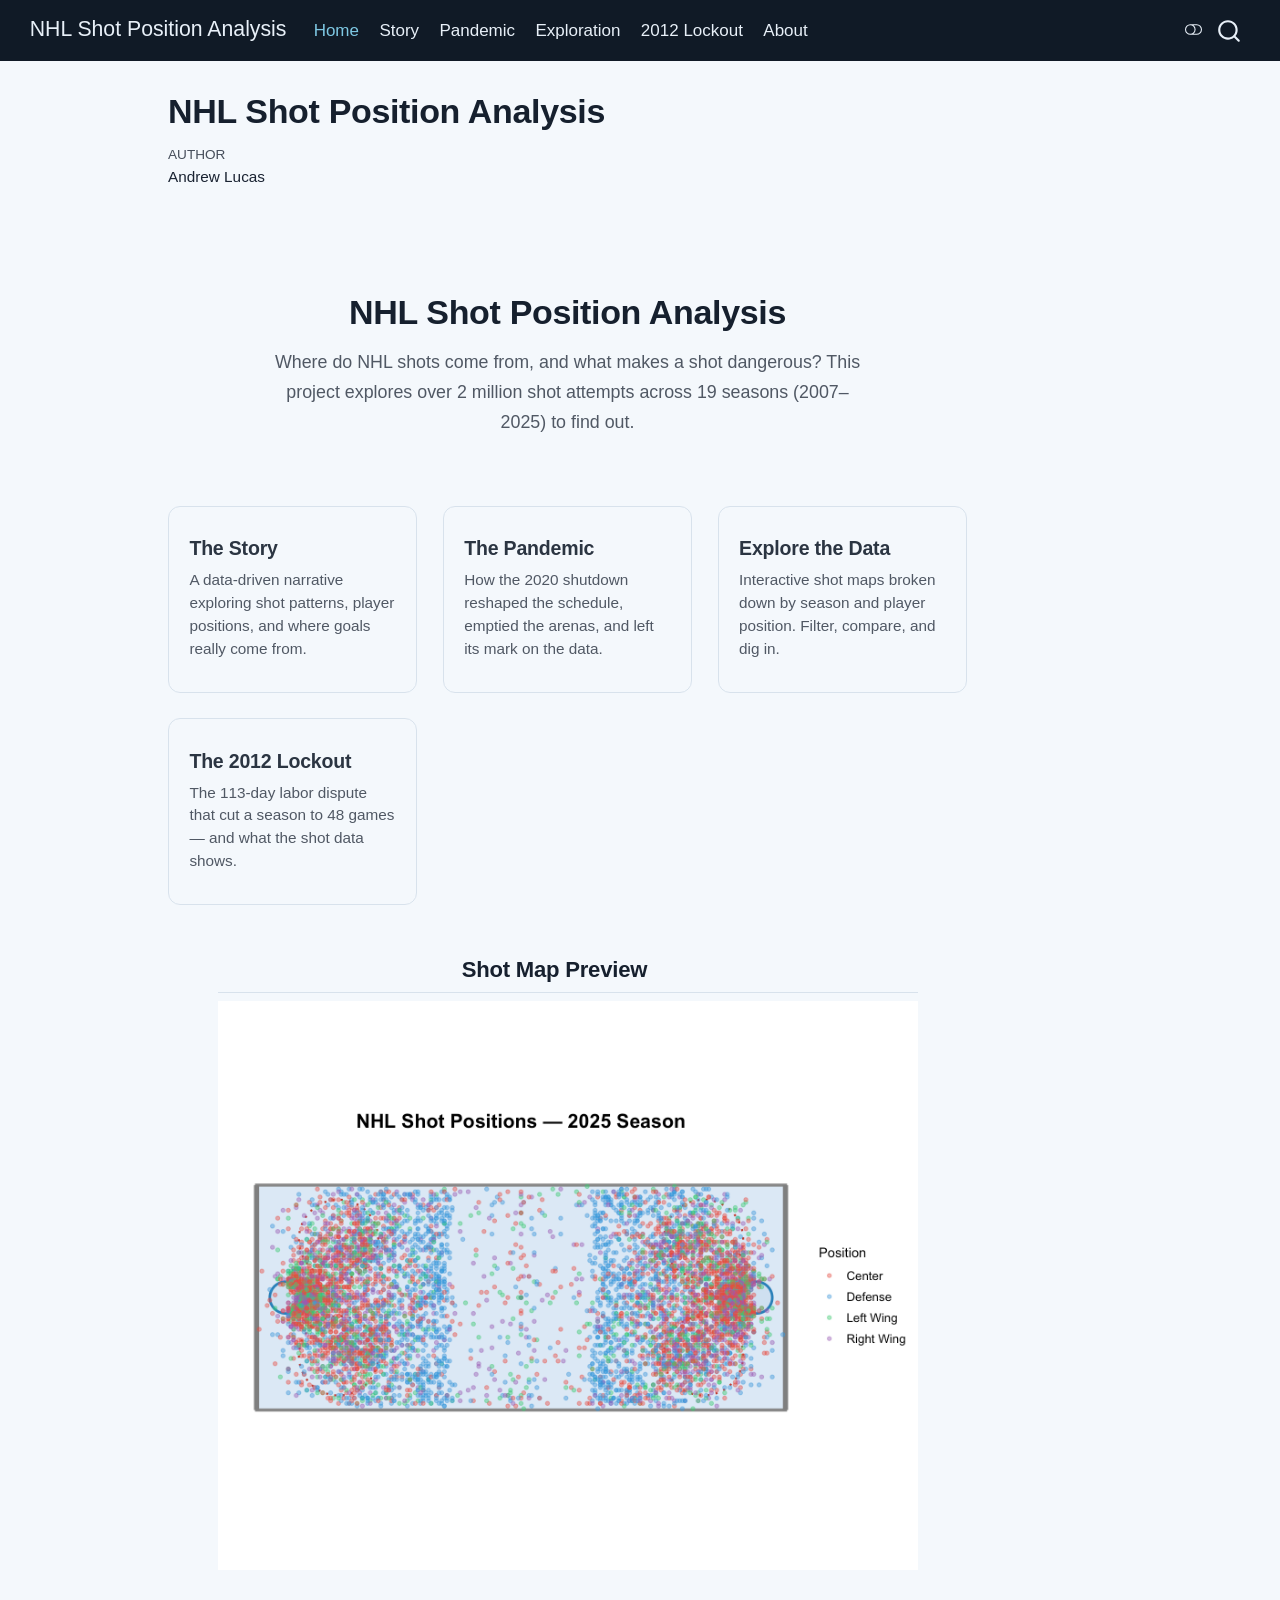
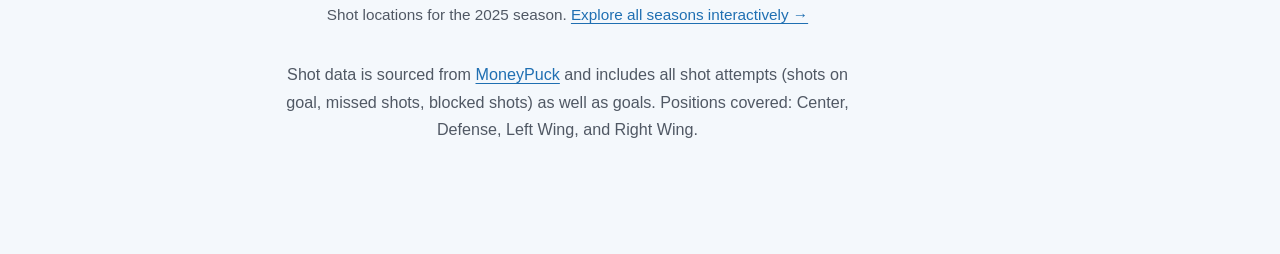
==== index.html @ d5a67221 "Built site for gh-pages" ====
<!DOCTYPE html>
<html xmlns="http://www.w3.org/1999/xhtml" lang="en" xml:lang="en"><head>

<meta charset="utf-8">
<meta name="generator" content="quarto-1.10.18">

<meta name="viewport" content="width=device-width, initial-scale=1.0, user-scalable=yes">

<meta name="author" content="Andrew Lucas">

<title>NHL Shot Position Analysis</title>
<style>
/* Default styles provided by pandoc.
** See https://pandoc.org/MANUAL.html#variables-for-html for config info.
*/
span.smallcaps{font-variant: small-caps;}
div.columns{display: flex; gap: 1.5em;}
div.column{flex: auto;}
@media screen {
div.columns{gap: min(4vw, 1.5em);}
div.column{overflow-x: auto;}
}
div.hanging-indent{margin-left: 1.5em; text-indent: -1.5em;}
ul.task-list{list-style: none;}
ul.task-list li input[type="checkbox"] {
  width: 0.8em;
  margin: 0 0.8em 0.2em -1em; /* quarto-specific, see https://github.com/quarto-dev/quarto-cli/issues/4556 */ 
  vertical-align: middle;
}
</style>


<script src="site_libs/quarto-nav/quarto-nav.js"></script>
<script src="site_libs/quarto-nav/headroom.min.js"></script>
<script src="site_libs/clipboard/clipboard.min.js"></script>
<script src="site_libs/quarto-search/autocomplete.umd.js"></script>
<script src="site_libs/quarto-search/fuse.min.js"></script>
<script src="site_libs/quarto-search/quarto-search.js"></script>
<meta name="quarto:offset" content="./">
<script src="site_libs/quarto-html/quarto.js" type="module"></script>
<script src="site_libs/quarto-html/tabsets/tabsets.js" type="module"></script>
<script src="site_libs/quarto-html/popper.min.js"></script>
<script src="site_libs/quarto-html/tippy.umd.min.js"></script>
<script src="site_libs/quarto-html/anchor.min.js"></script>
<link href="site_libs/quarto-html/tippy.css" rel="stylesheet">
<link href="site_libs/quarto-html/quarto-syntax-highlighting-64a204ab8560d761af7679ceaba22944.css" rel="stylesheet" class="quarto-color-scheme" id="quarto-text-highlighting-styles">
<link href="site_libs/quarto-html/quarto-syntax-highlighting-dark-b85bc7c33db8c58e0ec93c3465666fed.css" rel="stylesheet" class="quarto-color-scheme quarto-color-alternate" id="quarto-text-highlighting-styles">
<link href="site_libs/quarto-html/quarto-syntax-highlighting-64a204ab8560d761af7679ceaba22944.css" rel="stylesheet" class="quarto-color-scheme-extra" id="quarto-text-highlighting-styles">
<script src="site_libs/bootstrap/bootstrap.min.js"></script>
<link href="site_libs/bootstrap/bootstrap-icons.css" rel="stylesheet">
<link href="site_libs/bootstrap/bootstrap-929c8c1439e2d1066cb488fce125e6f5.min.css" rel="stylesheet" append-hash="true" class="quarto-color-scheme" id="quarto-bootstrap" data-mode="light">
<link href="site_libs/bootstrap/bootstrap-dark-0837c761bf682b696989f212ce48784e.min.css" rel="stylesheet" append-hash="true" class="quarto-color-scheme quarto-color-alternate" id="quarto-bootstrap" data-mode="dark">
<link href="site_libs/bootstrap/bootstrap-929c8c1439e2d1066cb488fce125e6f5.min.css" rel="stylesheet" append-hash="true" class="quarto-color-scheme-extra" id="quarto-bootstrap" data-mode="light">
<script id="quarto-search-options" type="application/json">{
  "location": "navbar",
  "copy-button": false,
  "collapse-after": 3,
  "panel-placement": "end",
  "type": "overlay",
  "limit": 50,
  "keyboard-shortcut": [
    "f",
    "/",
    "s"
  ],
  "show-item-context": false,
  "language": {
    "search-no-results-text": "No results",
    "search-matching-documents-text": "matching documents",
    "search-copy-link-title": "Copy link to search",
    "search-hide-matches-text": "Hide additional matches",
    "search-more-match-text": "more match in this document",
    "search-more-matches-text": "more matches in this document",
    "search-clear-button-title": "Clear",
    "search-text-placeholder": "",
    "search-detached-cancel-button-title": "Cancel",
    "search-submit-button-title": "Submit",
    "search-label": "Search"
  }
}</script>


<link rel="stylesheet" href="styles.css">
</head>

<body class="nav-fixed quarto-light"><script id="quarto-html-before-body" type="application/javascript">
    const toggleBodyColorMode = (bsSheetEl) => {
      const mode = bsSheetEl.getAttribute("data-mode");
      const bodyEl = window.document.querySelector("body");
      if (mode === "dark") {
        bodyEl.classList.add("quarto-dark");
        bodyEl.classList.remove("quarto-light");
      } else {
        bodyEl.classList.add("quarto-light");
        bodyEl.classList.remove("quarto-dark");
      }
    }
    const toggleBodyColorPrimary = () => {
      const bsSheetEl = window.document.querySelector("link#quarto-bootstrap:not([rel=disabled-stylesheet])");
      if (bsSheetEl) {
        toggleBodyColorMode(bsSheetEl);
      }
    }
    const setColorSchemeToggle = (alternate) => {
      const toggles = window.document.querySelectorAll('.quarto-color-scheme-toggle');
      for (let i=0; i < toggles.length; i++) {
        const toggle = toggles[i];
        if (toggle) {
          if (alternate) {
            toggle.classList.add("alternate");
          } else {
            toggle.classList.remove("alternate");
          }
        }
      }
    };
    const toggleColorMode = (alternate) => {
      // Switch the stylesheets
      const primaryStylesheets = window.document.querySelectorAll('link.quarto-color-scheme:not(.quarto-color-alternate)');
      const alternateStylesheets = window.document.querySelectorAll('link.quarto-color-scheme.quarto-color-alternate');
      manageTransitions('#quarto-margin-sidebar .nav-link', false);
      if (alternate) {
        // note: dark is layered on light, we don't disable primary!
        enableStylesheet(alternateStylesheets);
        for (const sheetNode of alternateStylesheets) {
          if (sheetNode.id === "quarto-bootstrap") {
            toggleBodyColorMode(sheetNode);
          }
        }
      } else {
        disableStylesheet(alternateStylesheets);
        enableStylesheet(primaryStylesheets)
        toggleBodyColorPrimary();
      }
      manageTransitions('#quarto-margin-sidebar .nav-link', true);
      // Switch the toggles
      setColorSchemeToggle(alternate)
      // Hack to workaround the fact that safari doesn't
      // properly recolor the scrollbar when toggling (#1455)
      if (navigator.userAgent.indexOf('Safari') > 0 && navigator.userAgent.indexOf('Chrome') == -1) {
        manageTransitions("body", false);
        window.scrollTo(0, 1);
        setTimeout(() => {
          window.scrollTo(0, 0);
          manageTransitions("body", true);
        }, 40);
      }
    }
    const disableStylesheet = (stylesheets) => {
      for (let i=0; i < stylesheets.length; i++) {
        const stylesheet = stylesheets[i];
        stylesheet.rel = 'disabled-stylesheet';
      }
    }
    const enableStylesheet = (stylesheets) => {
      for (let i=0; i < stylesheets.length; i++) {
        const stylesheet = stylesheets[i];
        if(stylesheet.rel !== 'stylesheet') { // for Chrome, which will still FOUC without this check
          stylesheet.rel = 'stylesheet';
        }
      }
    }
    const manageTransitions = (selector, allowTransitions) => {
      const els = window.document.querySelectorAll(selector);
      for (let i=0; i < els.length; i++) {
        const el = els[i];
        if (allowTransitions) {
          el.classList.remove('notransition');
        } else {
          el.classList.add('notransition');
        }
      }
    }
    const isFileUrl = () => {
      return window.location.protocol === 'file:';
    }
    const hasAlternateSentinel = () => {
      let styleSentinel = getColorSchemeSentinel();
      if (styleSentinel !== null) {
        return styleSentinel === "alternate";
      } else {
        return false;
      }
    }
    const setStyleSentinel = (alternate) => {
      const value = alternate ? "alternate" : "default";
      if (!isFileUrl()) {
        window.localStorage.setItem("quarto-color-scheme", value);
      } else {
        localAlternateSentinel = value;
      }
    }
    const getColorSchemeSentinel = () => {
      if (!isFileUrl()) {
        const storageValue = window.localStorage.getItem("quarto-color-scheme");
        return storageValue != null ? storageValue : localAlternateSentinel;
      } else {
        return localAlternateSentinel;
      }
    }
    const toggleGiscusIfUsed = (isAlternate, darkModeDefault) => {
      const baseTheme = document.querySelector('#giscus-base-theme')?.value ?? 'light';
      const alternateTheme = document.querySelector('#giscus-alt-theme')?.value ?? 'dark';
      let newTheme = '';
      if(authorPrefersDark) {
        newTheme = isAlternate ? baseTheme : alternateTheme;
      } else {
        newTheme = isAlternate ? alternateTheme : baseTheme;
      }
      const changeGiscusTheme = () => {
        // From: https://github.com/giscus/giscus/issues/336
        const sendMessage = (message) => {
          const iframe = document.querySelector('iframe.giscus-frame');
          if (!iframe) return;
          iframe.contentWindow.postMessage({ giscus: message }, 'https://giscus.app');
        }
        sendMessage({
          setConfig: {
            theme: newTheme
          }
        });
      }
      const isGiscussLoaded = window.document.querySelector('iframe.giscus-frame') !== null;
      if (isGiscussLoaded) {
        changeGiscusTheme();
      }
    };
    const authorPrefersDark = false;
    const queryPrefersDark = window.matchMedia('(prefers-color-scheme: dark)');
    const darkModeDefault = queryPrefersDark.matches;
      document.querySelector('link#quarto-text-highlighting-styles.quarto-color-scheme-extra').rel = 'disabled-stylesheet';
      document.querySelector('link#quarto-bootstrap.quarto-color-scheme-extra').rel = 'disabled-stylesheet';
    let localAlternateSentinel = darkModeDefault ? 'alternate' : 'default';
    // Dark / light mode switch
    window.quartoToggleColorScheme = () => {
      // Read the current dark / light value
      let toAlternate = !hasAlternateSentinel();
      toggleColorMode(toAlternate);
      setStyleSentinel(toAlternate);
      toggleGiscusIfUsed(toAlternate, darkModeDefault);
      window.dispatchEvent(new Event('resize'));
    };
    queryPrefersDark.addEventListener("change", e => {
      if(window.localStorage.getItem("quarto-color-scheme") !== null)
        return;
      const alternate = e.matches
      toggleColorMode(alternate);
      localAlternateSentinel = e.matches ? 'alternate' : 'default'; // this is used alongside local storage!
      toggleGiscusIfUsed(alternate, darkModeDefault);
    });
    // Switch to dark mode if need be
    if (hasAlternateSentinel()) {
      toggleColorMode(true);
    } else {
      toggleColorMode(false);
    }
  </script>

<div id="quarto-search-results"></div>
  <header id="quarto-header" class="headroom fixed-top">
    <nav class="navbar navbar-expand-lg " data-bs-theme="dark">
      <div class="navbar-container container-fluid">
      <div class="navbar-brand-container mx-auto">
    <a class="navbar-brand" href="./index.html">
    <span class="navbar-title">NHL Shot Position Analysis</span>
    </a>
  </div>
            <div id="quarto-search" class="" title="Search"></div>
          <button class="navbar-toggler" type="button" data-bs-toggle="collapse" data-bs-target="#navbarCollapse" aria-controls="navbarCollapse" role="menu" aria-expanded="false" aria-label="Toggle navigation" onclick="if (window.quartoToggleHeadroom) { window.quartoToggleHeadroom(); }">
  <span class="navbar-toggler-icon"></span>
</button>
          <div class="collapse navbar-collapse" id="navbarCollapse">
            <ul class="navbar-nav navbar-nav-scroll me-auto">
  <li class="nav-item">
    <a class="nav-link active" href="./index.html" aria-current="page"> 
<span class="menu-text">Home</span></a>
  </li>  
  <li class="nav-item">
    <a class="nav-link" href="./story.html"> 
<span class="menu-text">Story</span></a>
  </li>  
  <li class="nav-item">
    <a class="nav-link" href="./pandemic.html"> 
<span class="menu-text">Pandemic</span></a>
  </li>  
  <li class="nav-item">
    <a class="nav-link" href="./exploration.html"> 
<span class="menu-text">Exploration</span></a>
  </li>  
  <li class="nav-item">
    <a class="nav-link" href="./lockout.html"> 
<span class="menu-text">2012 Lockout</span></a>
  </li>  
  <li class="nav-item">
    <a class="nav-link" href="./about.html"> 
<span class="menu-text">About</span></a>
  </li>  
</ul>
          </div> <!-- /navcollapse -->
            <div class="quarto-navbar-tools">
  <a href="" class="quarto-color-scheme-toggle quarto-navigation-tool  px-1" onclick="window.quartoToggleColorScheme(); return false;" title="Toggle dark mode"><i class="bi"></i></a>
</div>
      </div> <!-- /container-fluid -->
    </nav>
</header>
<!-- content -->
<div id="quarto-content" class="quarto-container page-columns page-rows-contents page-layout-article page-navbar">
<!-- sidebar -->
<!-- margin-sidebar -->
    <div id="quarto-margin-sidebar" class="sidebar margin-sidebar zindex-bottom">
        
    </div>
<!-- main -->
<main class="content" id="quarto-document-content">


<header id="title-block-header" class="quarto-title-block default">
<div class="quarto-title">
<h1 class="title">NHL Shot Position Analysis</h1>
</div>



<div class="quarto-title-meta">

    <div>
    <div class="quarto-title-meta-heading">Author</div>
    <div class="quarto-title-meta-contents">
             <p>Andrew Lucas </p>
          </div>
  </div>
    
  
    
  </div>
  


</header>


<div class="welcome">
<h1>NHL Shot Position Analysis</h1>
<p>
  Where do NHL shots come from, and what makes a shot dangerous?
  This project explores over 2 million shot attempts across 19 seasons (2007–2025)
  to find out.
</p>
</div>
<div class="nav-cards">
  <a href="./story.html" class="nav-card">
    <h3 class="anchored">The Story</h3>
    <p>A data-driven narrative exploring shot patterns, player positions, and where goals really come from.</p>
  </a>
  <a href="./pandemic.html" class="nav-card">
    <h3 class="anchored">The Pandemic</h3>
    <p>How the 2020 shutdown reshaped the schedule, emptied the arenas, and left its mark on the data.</p>
  </a>
  <a href="./exploration.html" class="nav-card">
    <h3 class="anchored">Explore the Data</h3>
    <p>Interactive shot maps broken down by season and player position. Filter, compare, and dig in.</p>
  </a>
  <a href="./lockout.html" class="nav-card">
    <h3 class="anchored">The 2012 Lockout</h3>
    <p>The 113-day labor dispute that cut a season to 48 games — and what the shot data shows.</p>
  </a>
</div>
<div class="section-label">
<h2 style="font-size:1.3rem; margin-bottom:0.5rem;" class="anchored">Shot Map Preview</h2>
<div class="cell">
<div class="cell-output-display">
<div>
<figure class="figure">
<p><img src="index_files/figure-html/preview-shot-map-1.png" class="img-fluid figure-img" width="768"></p>
</figure>
</div>
</div>
</div>
<p class="preview-caption">
  Shot locations for the 2025 season.
  <a href="./exploration.html">Explore all seasons interactively →</a>
</p>
</div>
<div class="source-note">
  <p>
    Shot data is sourced from <a href="https://moneypuck.com">MoneyPuck</a> and includes
    all shot attempts (shots on goal, missed shots, blocked shots) as well as goals.
    Positions covered: Center, Defense, Left Wing, and Right Wing.
  </p>
</div>



</main> <!-- /main -->
<script id="quarto-html-after-body" type="application/javascript">
  window.document.addEventListener("DOMContentLoaded", function (event) {
    // Ensure there is a toggle, if there isn't float one in the top right
    if (window.document.querySelector('.quarto-color-scheme-toggle') === null) {
      const a = window.document.createElement('a');
      a.classList.add('top-right');
      a.classList.add('quarto-color-scheme-toggle');
      a.href = "";
      a.onclick = function() { try { window.quartoToggleColorScheme(); } catch {} return false; };
      const i = window.document.createElement("i");
      i.classList.add('bi');
      a.appendChild(i);
      window.document.body.appendChild(a);
    }
    setColorSchemeToggle(hasAlternateSentinel())
    const icon = "";
    const anchorJS = new window.AnchorJS();
    anchorJS.options = {
      placement: 'right',
      icon: icon
    };
    anchorJS.add('.anchored');
    const isCodeAnnotation = (el) => {
      for (const clz of el.classList) {
        if (clz.startsWith('code-annotation-')) {                     
          return true;
        }
      }
      return false;
    }
    const onCopySuccess = function(e) {
      // button target
      const button = e.trigger;
      // don't keep focus
      button.blur();
      // flash "checked"
      button.classList.add('code-copy-button-checked');
      var currentTitle = button.getAttribute("title");
      button.setAttribute("title", "Copied!");
      let tooltip;
      if (window.bootstrap) {
        button.setAttribute("data-bs-toggle", "tooltip");
        button.setAttribute("data-bs-placement", "left");
        button.setAttribute("data-bs-title", "Copied!");
        tooltip = new bootstrap.Tooltip(button, 
          { trigger: "manual", 
            customClass: "code-copy-button-tooltip",
            offset: [0, -8]});
        tooltip.show();    
      }
      setTimeout(function() {
        if (tooltip) {
          tooltip.hide();
          button.removeAttribute("data-bs-title");
          button.removeAttribute("data-bs-toggle");
          button.removeAttribute("data-bs-placement");
        }
        button.setAttribute("title", currentTitle);
        button.classList.remove('code-copy-button-checked');
      }, 1000);
      // clear code selection
      e.clearSelection();
    }
    const getTextToCopy = function(trigger) {
      const outerScaffold = trigger.parentElement.cloneNode(true);
      const codeEl = outerScaffold.querySelector('code');
      for (const childEl of codeEl.children) {
        if (isCodeAnnotation(childEl)) {
          childEl.remove();
        }
      }
      return codeEl.innerText;
    }
    const clipboard = new window.ClipboardJS('.code-copy-button:not([data-in-quarto-modal])', {
      text: getTextToCopy
    });
    clipboard.on('success', onCopySuccess);
    if (window.document.getElementById('quarto-embedded-source-code-modal')) {
      const clipboardModal = new window.ClipboardJS('.code-copy-button[data-in-quarto-modal]', {
        text: getTextToCopy,
        container: window.document.getElementById('quarto-embedded-source-code-modal')
      });
      clipboardModal.on('success', onCopySuccess);
    }
      var localhostRegex = new RegExp(/^(?:http|https):\/\/localhost\:?[0-9]*\//);
      var mailtoRegex = new RegExp(/^mailto:/);
        var filterRegex = new RegExp('/' + window.location.host + '/');
      var isInternal = (href) => {
          return filterRegex.test(href) || localhostRegex.test(href) || mailtoRegex.test(href);
      }
      // Inspect non-navigation links and adorn them if external
     var links = window.document.querySelectorAll('a[href]:not(.nav-link):not(.navbar-brand):not(.toc-action):not(.sidebar-link):not(.sidebar-item-toggle):not(.pagination-link):not(.no-external):not([aria-hidden]):not(.dropdown-item):not(.quarto-navigation-tool):not(.about-link)');
      for (var i=0; i<links.length; i++) {
        const link = links[i];
        if (!isInternal(link.href)) {
          // undo the damage that might have been done by quarto-nav.js in the case of
          // links that we want to consider external
          if (link.dataset.originalHref !== undefined) {
            link.href = link.dataset.originalHref;
          }
        }
      }
    function tippyHover(el, contentFn, onTriggerFn, onUntriggerFn) {
      const config = {
        allowHTML: true,
        maxWidth: 500,
        delay: 100,
        arrow: false,
        appendTo: function(el) {
            return el.parentElement;
        },
        interactive: true,
        interactiveBorder: 10,
        theme: 'quarto',
        placement: 'bottom-start',
      };
      if (contentFn) {
        config.content = contentFn;
      }
      if (onTriggerFn) {
        config.onTrigger = onTriggerFn;
      }
      if (onUntriggerFn) {
        config.onUntrigger = onUntriggerFn;
      }
      window.tippy(el, config); 
    }
    const noterefs = window.document.querySelectorAll('a[role="doc-noteref"]');
    for (var i=0; i<noterefs.length; i++) {
      const ref = noterefs[i];
      tippyHover(ref, function() {
        // use id or data attribute instead here
        let href = ref.getAttribute('data-footnote-href') || ref.getAttribute('href');
        try { href = new URL(href).hash; } catch {}
        const id = href.replace(/^#\/?/, "");
        const note = window.document.getElementById(id);
        if (note) {
          return note.innerHTML;
        } else {
          return "";
        }
      });
    }
    const xrefs = window.document.querySelectorAll('a.quarto-xref');
    const processXRef = (id, note) => {
      // Strip column container classes
      const stripColumnClz = (el) => {
        el.classList.remove("page-full", "page-columns");
        if (el.children) {
          for (const child of el.children) {
            stripColumnClz(child);
          }
        }
      }
      stripColumnClz(note)
      if (id === null || id.startsWith('sec-')) {
        // Special case sections, only their first couple elements
        const container = document.createElement("div");
        if (note.children && note.children.length > 2) {
          container.appendChild(note.children[0].cloneNode(true));
          for (let i = 1; i < note.children.length; i++) {
            const child = note.children[i];
            if (child.tagName === "P" && child.innerText === "") {
              continue;
            } else {
              container.appendChild(child.cloneNode(true));
              break;
            }
          }
          if (window.Quarto?.typesetMath) {
            window.Quarto.typesetMath(container);
          }
          return container.innerHTML
        } else {
          if (window.Quarto?.typesetMath) {
            window.Quarto.typesetMath(note);
          }
          return note.innerHTML;
        }
      } else {
        // Remove any anchor links if they are present
        const anchorLink = note.querySelector('a.anchorjs-link');
        if (anchorLink) {
          anchorLink.remove();
        }
        if (window.Quarto?.typesetMath) {
          window.Quarto.typesetMath(note);
        }
        if (note.classList.contains("callout")) {
          return note.outerHTML;
        } else {
          return note.innerHTML;
        }
      }
    }
    for (var i=0; i<xrefs.length; i++) {
      const xref = xrefs[i];
      tippyHover(xref, undefined, function(instance) {
        instance.disable();
        let url = xref.getAttribute('href');
        let hash = undefined; 
        if (url.startsWith('#')) {
          hash = url;
        } else {
          try { hash = new URL(url).hash; } catch {}
        }
        if (hash) {
          const id = hash.replace(/^#\/?/, "");
          const note = window.document.getElementById(id);
          if (note !== null) {
            try {
              const html = processXRef(id, note.cloneNode(true));
              instance.setContent(html);
            } finally {
              instance.enable();
              instance.show();
            }
          } else {
            // See if we can fetch this
            fetch(url.split('#')[0])
            .then(res => res.text())
            .then(html => {
              const parser = new DOMParser();
              const htmlDoc = parser.parseFromString(html, "text/html");
              const note = htmlDoc.getElementById(id);
              if (note !== null) {
                const html = processXRef(id, note);
                instance.setContent(html);
              } 
            }).finally(() => {
              instance.enable();
              instance.show();
            });
          }
        } else {
          // See if we can fetch a full url (with no hash to target)
          // This is a special case and we should probably do some content thinning / targeting
          fetch(url)
          .then(res => res.text())
          .then(html => {
            const parser = new DOMParser();
            const htmlDoc = parser.parseFromString(html, "text/html");
            const note = htmlDoc.querySelector('main.content');
            if (note !== null) {
              // This should only happen for chapter cross references
              // (since there is no id in the URL)
              // remove the first header
              if (note.children.length > 0 && note.children[0].tagName === "HEADER") {
                note.children[0].remove();
              }
              const html = processXRef(null, note);
              instance.setContent(html);
            } 
          }).finally(() => {
            instance.enable();
            instance.show();
          });
        }
      }, function(instance) {
      });
    }
        let selectedAnnoteEl;
        const selectorForAnnotation = ( cell, annotation) => {
          let cellAttr = 'data-code-cell="' + cell + '"';
          let lineAttr = 'data-code-annotation="' +  annotation + '"';
          const selector = 'span[' + cellAttr + '][' + lineAttr + ']';
          return selector;
        }
        const selectCodeLines = (annoteEl) => {
          const doc = window.document;
          const targetCell = annoteEl.getAttribute("data-target-cell");
          const targetAnnotation = annoteEl.getAttribute("data-target-annotation");
          const annoteSpan = window.document.querySelector(selectorForAnnotation(targetCell, targetAnnotation));
          const lines = annoteSpan.getAttribute("data-code-lines").split(",");
          const lineIds = lines.map((line) => {
            return targetCell + "-" + line;
          })
          let top = null;
          let height = null;
          let parent = null;
          if (lineIds.length > 0) {
              //compute the position of the single el (top and bottom and make a div)
              const el = window.document.getElementById(lineIds[0]);
              top = el.offsetTop;
              height = el.offsetHeight;
              parent = el.parentElement.parentElement;
            if (lineIds.length > 1) {
              const lastEl = window.document.getElementById(lineIds[lineIds.length - 1]);
              const bottom = lastEl.offsetTop + lastEl.offsetHeight;
              height = bottom - top;
            }
            if (top !== null && height !== null && parent !== null) {
              // cook up a div (if necessary) and position it 
              let div = window.document.getElementById("code-annotation-line-highlight");
              if (div === null) {
                div = window.document.createElement("div");
                div.setAttribute("id", "code-annotation-line-highlight");
                div.style.position = 'absolute';
                parent.appendChild(div);
              }
              div.style.top = top - 2 + "px";
              div.style.height = height + 4 + "px";
              div.style.left = 0;
              let gutterDiv = window.document.getElementById("code-annotation-line-highlight-gutter");
              if (gutterDiv === null) {
                gutterDiv = window.document.createElement("div");
                gutterDiv.setAttribute("id", "code-annotation-line-highlight-gutter");
                gutterDiv.style.position = 'absolute';
                const codeCell = window.document.getElementById(targetCell);
                const gutter = codeCell.querySelector('.code-annotation-gutter');
                gutter.appendChild(gutterDiv);
              }
              gutterDiv.style.top = top - 2 + "px";
              gutterDiv.style.height = height + 4 + "px";
            }
            selectedAnnoteEl = annoteEl;
          }
        };
        const unselectCodeLines = () => {
          const elementsIds = ["code-annotation-line-highlight", "code-annotation-line-highlight-gutter"];
          elementsIds.forEach((elId) => {
            const div = window.document.getElementById(elId);
            if (div) {
              div.remove();
            }
          });
          selectedAnnoteEl = undefined;
        };
          // Handle positioning of the toggle
      window.addEventListener(
        "resize",
        throttle(() => {
          elRect = undefined;
          if (selectedAnnoteEl) {
            selectCodeLines(selectedAnnoteEl);
          }
        }, 10)
      );
      function throttle(fn, ms) {
      let throttle = false;
      let timer;
        return (...args) => {
          if(!throttle) { // first call gets through
              fn.apply(this, args);
              throttle = true;
          } else { // all the others get throttled
              if(timer) clearTimeout(timer); // cancel #2
              timer = setTimeout(() => {
                fn.apply(this, args);
                timer = throttle = false;
              }, ms);
          }
        };
      }
        // Attach click handler to the DT
        const annoteDls = window.document.querySelectorAll('dt[data-target-cell]');
        for (const annoteDlNode of annoteDls) {
          annoteDlNode.addEventListener('click', (event) => {
            const clickedEl = event.target;
            if (clickedEl !== selectedAnnoteEl) {
              unselectCodeLines();
              const activeEl = window.document.querySelector('dt[data-target-cell].code-annotation-active');
              if (activeEl) {
                activeEl.classList.remove('code-annotation-active');
              }
              selectCodeLines(clickedEl);
              clickedEl.classList.add('code-annotation-active');
            } else {
              // Unselect the line
              unselectCodeLines();
              clickedEl.classList.remove('code-annotation-active');
            }
          });
        }
    const findCites = (el) => {
      const parentEl = el.parentElement;
      if (parentEl) {
        const cites = parentEl.dataset.cites;
        if (cites) {
          return {
            el,
            cites: cites.split(' ')
          };
        } else {
          return findCites(el.parentElement)
        }
      } else {
        return undefined;
      }
    };
    var bibliorefs = window.document.querySelectorAll('a[role="doc-biblioref"]');
    for (var i=0; i<bibliorefs.length; i++) {
      const ref = bibliorefs[i];
      const citeInfo = findCites(ref);
      if (citeInfo) {
        tippyHover(citeInfo.el, function() {
          var popup = window.document.createElement('div');
          citeInfo.cites.forEach(function(cite) {
            var citeDiv = window.document.createElement('div');
            citeDiv.classList.add('hanging-indent');
            citeDiv.classList.add('csl-entry');
            var biblioDiv = window.document.getElementById('ref-' + cite);
            if (biblioDiv) {
              citeDiv.innerHTML = biblioDiv.innerHTML;
            }
            popup.appendChild(citeDiv);
          });
          return popup.innerHTML;
        });
      }
    }
  });
  </script>
</div> <!-- /content -->




</body></html>
---- site_libs/quarto-html/tippy.css ----
.tippy-box[data-animation=fade][data-state=hidden]{opacity:0}[data-tippy-root]{max-width:calc(100vw - 10px)}.tippy-box{position:relative;background-color:#333;color:#fff;border-radius:4px;font-size:14px;line-height:1.4;white-space:normal;outline:0;transition-property:transform,visibility,opacity}.tippy-box[data-placement^=top]>.tippy-arrow{bottom:0}.tippy-box[data-placement^=top]>.tippy-arrow:before{bottom:-7px;left:0;border-width:8px 8px 0;border-top-color:initial;transform-origin:center top}.tippy-box[data-placement^=bottom]>.tippy-arrow{top:0}.tippy-box[data-placement^=bottom]>.tippy-arrow:before{top:-7px;left:0;border-width:0 8px 8px;border-bottom-color:initial;transform-origin:center bottom}.tippy-box[data-placement^=left]>.tippy-arrow{right:0}.tippy-box[data-placement^=left]>.tippy-arrow:before{border-width:8px 0 8px 8px;border-left-color:initial;right:-7px;transform-origin:center left}.tippy-box[data-placement^=right]>.tippy-arrow{left:0}.tippy-box[data-placement^=right]>.tippy-arrow:before{left:-7px;border-width:8px 8px 8px 0;border-right-color:initial;transform-origin:center right}.tippy-box[data-inertia][data-state=visible]{transition-timing-function:cubic-bezier(.54,1.5,.38,1.11)}.tippy-arrow{width:16px;height:16px;color:#333}.tippy-arrow:before{content:"";position:absolute;border-color:transparent;border-style:solid}.tippy-content{position:relative;padding:5px 9px;z-index:1}
---- site_libs/quarto-html/quarto-syntax-highlighting-64a204ab8560d761af7679ceaba22944.css ----
/* quarto syntax highlight colors */
:root {
  --quarto-hl-ot-color: #003B4F;
  --quarto-hl-at-color: #657422;
  --quarto-hl-ss-color: #20794D;
  --quarto-hl-an-color: #5E5E5E;
  --quarto-hl-fu-color: #4758AB;
  --quarto-hl-st-color: #20794D;
  --quarto-hl-cf-color: #003B4F;
  --quarto-hl-op-color: #5E5E5E;
  --quarto-hl-er-color: #AD0000;
  --quarto-hl-bn-color: #AD0000;
  --quarto-hl-al-color: #AD0000;
  --quarto-hl-va-color: #111111;
  --quarto-hl-bu-color: inherit;
  --quarto-hl-ex-color: inherit;
  --quarto-hl-pp-color: #AD0000;
  --quarto-hl-in-color: #5E5E5E;
  --quarto-hl-vs-color: #20794D;
  --quarto-hl-wa-color: #5E5E5E;
  --quarto-hl-do-color: #5E5E5E;
  --quarto-hl-im-color: #00769E;
  --quarto-hl-ch-color: #20794D;
  --quarto-hl-dt-color: #AD0000;
  --quarto-hl-fl-color: #AD0000;
  --quarto-hl-co-color: #5E5E5E;
  --quarto-hl-cv-color: #5E5E5E;
  --quarto-hl-cn-color: #8f5902;
  --quarto-hl-sc-color: #5E5E5E;
  --quarto-hl-dv-color: #AD0000;
  --quarto-hl-kw-color: #003B4F;
}

/* other quarto variables */
:root {
  --quarto-font-monospace: SFMono-Regular, Menlo, Monaco, Consolas, "Liberation Mono", "Courier New", monospace;
}

/* syntax highlight based on Pandoc's rules */
pre > code.sourceCode > span {
  color: #003B4F;
}

code.sourceCode > span {
  color: #003B4F;
}

div.sourceCode,
div.sourceCode pre.sourceCode {
  color: #003B4F;
}

/* Normal */
code span {
  color: #003B4F;
}

/* Alert */
code span.al {
  color: #AD0000;
  font-style: inherit;
}

/* Annotation */
code span.an {
  color: #5E5E5E;
  font-style: inherit;
}

/* Attribute */
code span.at {
  color: #657422;
  font-style: inherit;
}

/* BaseN */
code span.bn {
  color: #AD0000;
  font-style: inherit;
}

/* BuiltIn */
code span.bu {
  font-style: inherit;
}

/* ControlFlow */
code span.cf {
  color: #003B4F;
  font-weight: bold;
  font-style: inherit;
}

/* Char */
code span.ch {
  color: #20794D;
  font-style: inherit;
}

/* Constant */
code span.cn {
  color: #8f5902;
  font-style: inherit;
}

/* Comment */
code span.co {
  color: #5E5E5E;
  font-style: inherit;
}

/* CommentVar */
code span.cv {
  color: #5E5E5E;
  font-style: italic;
}

/* Documentation */
code span.do {
  color: #5E5E5E;
  font-style: italic;
}

/* DataType */
code span.dt {
  color: #AD0000;
  font-style: inherit;
}

/* DecVal */
code span.dv {
  color: #AD0000;
  font-style: inherit;
}

/* Error */
code span.er {
  color: #AD0000;
  font-style: inherit;
}

/* Extension */
code span.ex {
  font-style: inherit;
}

/* Float */
code span.fl {
  color: #AD0000;
  font-style: inherit;
}

/* Function */
code span.fu {
  color: #4758AB;
  font-style: inherit;
}

/* Import */
code span.im {
  color: #00769E;
  font-style: inherit;
}

/* Information */
code span.in {
  color: #5E5E5E;
  font-style: inherit;
}

/* Keyword */
code span.kw {
  color: #003B4F;
  font-weight: bold;
  font-style: inherit;
}

/* Operator */
code span.op {
  color: #5E5E5E;
  font-style: inherit;
}

/* Other */
code span.ot {
  color: #003B4F;
  font-style: inherit;
}

/* Preprocessor */
code span.pp {
  color: #AD0000;
  font-style: inherit;
}

/* SpecialChar */
code span.sc {
  color: #5E5E5E;
  font-style: inherit;
}

/* SpecialString */
code span.ss {
  color: #20794D;
  font-style: inherit;
}

/* String */
code span.st {
  color: #20794D;
  font-style: inherit;
}

/* Variable */
code span.va {
  color: #111111;
  font-style: inherit;
}

/* VerbatimString */
code span.vs {
  color: #20794D;
  font-style: inherit;
}

/* Warning */
code span.wa {
  color: #5E5E5E;
  font-style: italic;
}

.prevent-inlining {
  content: "</";
}

/*# sourceMappingURL=9d8d5bb603a83b8298b89080a598c93b.css.map */
---- site_libs/quarto-html/quarto-syntax-highlighting-dark-b85bc7c33db8c58e0ec93c3465666fed.css ----
/* quarto syntax highlight colors */
:root {
  --quarto-hl-al-color: #f07178;
  --quarto-hl-an-color: #d4d0ab;
  --quarto-hl-at-color: #00e0e0;
  --quarto-hl-bn-color: #d4d0ab;
  --quarto-hl-bu-color: #abe338;
  --quarto-hl-ch-color: #abe338;
  --quarto-hl-co-color: #f8f8f2;
  --quarto-hl-cv-color: #ffd700;
  --quarto-hl-cn-color: #ffd700;
  --quarto-hl-cf-color: #ffa07a;
  --quarto-hl-dt-color: #ffa07a;
  --quarto-hl-dv-color: #d4d0ab;
  --quarto-hl-do-color: #f8f8f2;
  --quarto-hl-er-color: #f07178;
  --quarto-hl-ex-color: #00e0e0;
  --quarto-hl-fl-color: #d4d0ab;
  --quarto-hl-fu-color: #ffa07a;
  --quarto-hl-im-color: #abe338;
  --quarto-hl-in-color: #d4d0ab;
  --quarto-hl-kw-color: #ffa07a;
  --quarto-hl-op-color: #ffa07a;
  --quarto-hl-ot-color: #00e0e0;
  --quarto-hl-pp-color: #dcc6e0;
  --quarto-hl-re-color: #00e0e0;
  --quarto-hl-sc-color: #abe338;
  --quarto-hl-ss-color: #abe338;
  --quarto-hl-st-color: #abe338;
  --quarto-hl-va-color: #00e0e0;
  --quarto-hl-vs-color: #abe338;
  --quarto-hl-wa-color: #dcc6e0;
}

/* other quarto variables */
:root {
  --quarto-font-monospace: SFMono-Regular, Menlo, Monaco, Consolas, "Liberation Mono", "Courier New", monospace;
}

/* syntax highlight based on Pandoc's rules */
pre > code.sourceCode > span {
  color: #f8f8f2;
}

code.sourceCode > span {
  color: #f8f8f2;
}

div.sourceCode,
div.sourceCode pre.sourceCode {
  color: #f8f8f2;
}

/* Normal */
code span {
  color: #f8f8f2;
}

/* Alert */
code span.al {
  color: #f07178;
}

/* Annotation */
code span.an {
  color: #d4d0ab;
}

/* Attribute */
code span.at {
  color: #00e0e0;
}

/* BaseN */
code span.bn {
  color: #d4d0ab;
}

/* BuiltIn */
code span.bu {
  color: #abe338;
}

/* ControlFlow */
code span.cf {
  font-weight: bold;
  color: #ffa07a;
}

/* Char */
code span.ch {
  color: #abe338;
}

/* Constant */
code span.cn {
  color: #ffd700;
}

/* Comment */
code span.co {
  font-style: italic;
  color: #f8f8f2;
}

/* CommentVar */
code span.cv {
  color: #ffd700;
}

/* Documentation */
code span.do {
  color: #f8f8f2;
}

/* DataType */
code span.dt {
  color: #ffa07a;
}

/* DecVal */
code span.dv {
  color: #d4d0ab;
}

/* Error */
code span.er {
  color: #f07178;
  text-decoration: underline;
}

/* Extension */
code span.ex {
  font-weight: bold;
  color: #00e0e0;
}

/* Float */
code span.fl {
  color: #d4d0ab;
}

/* Function */
code span.fu {
  color: #ffa07a;
}

/* Import */
code span.im {
  color: #abe338;
}

/* Information */
code span.in {
  color: #d4d0ab;
}

/* Keyword */
code span.kw {
  font-weight: bold;
  color: #ffa07a;
}

/* Operator */
code span.op {
  color: #ffa07a;
}

/* Other */
code span.ot {
  color: #00e0e0;
}

/* Preprocessor */
code span.pp {
  color: #dcc6e0;
}

/* RegionMarker */
code span.re {
  background-color: #f8f8f2;
  color: #00e0e0;
}

/* SpecialChar */
code span.sc {
  color: #abe338;
}

/* SpecialString */
code span.ss {
  color: #abe338;
}

/* String */
code span.st {
  color: #abe338;
}

/* Variable */
code span.va {
  color: #00e0e0;
}

/* VerbatimString */
code span.vs {
  color: #abe338;
}

/* Warning */
code span.wa {
  color: #dcc6e0;
}

.prevent-inlining {
  content: "</";
}

/*# sourceMappingURL=4ed8f1090dec6531da29ab00902aa718.css.map */
---- site_libs/quarto-html/quarto-syntax-highlighting-64a204ab8560d761af7679ceaba22944.css ----
/* quarto syntax highlight colors */
:root {
  --quarto-hl-ot-color: #003B4F;
  --quarto-hl-at-color: #657422;
  --quarto-hl-ss-color: #20794D;
  --quarto-hl-an-color: #5E5E5E;
  --quarto-hl-fu-color: #4758AB;
  --quarto-hl-st-color: #20794D;
  --quarto-hl-cf-color: #003B4F;
  --quarto-hl-op-color: #5E5E5E;
  --quarto-hl-er-color: #AD0000;
  --quarto-hl-bn-color: #AD0000;
  --quarto-hl-al-color: #AD0000;
  --quarto-hl-va-color: #111111;
  --quarto-hl-bu-color: inherit;
  --quarto-hl-ex-color: inherit;
  --quarto-hl-pp-color: #AD0000;
  --quarto-hl-in-color: #5E5E5E;
  --quarto-hl-vs-color: #20794D;
  --quarto-hl-wa-color: #5E5E5E;
  --quarto-hl-do-color: #5E5E5E;
  --quarto-hl-im-color: #00769E;
  --quarto-hl-ch-color: #20794D;
  --quarto-hl-dt-color: #AD0000;
  --quarto-hl-fl-color: #AD0000;
  --quarto-hl-co-color: #5E5E5E;
  --quarto-hl-cv-color: #5E5E5E;
  --quarto-hl-cn-color: #8f5902;
  --quarto-hl-sc-color: #5E5E5E;
  --quarto-hl-dv-color: #AD0000;
  --quarto-hl-kw-color: #003B4F;
}

/* other quarto variables */
:root {
  --quarto-font-monospace: SFMono-Regular, Menlo, Monaco, Consolas, "Liberation Mono", "Courier New", monospace;
}

/* syntax highlight based on Pandoc's rules */
pre > code.sourceCode > span {
  color: #003B4F;
}

code.sourceCode > span {
  color: #003B4F;
}

div.sourceCode,
div.sourceCode pre.sourceCode {
  color: #003B4F;
}

/* Normal */
code span {
  color: #003B4F;
}

/* Alert */
code span.al {
  color: #AD0000;
  font-style: inherit;
}

/* Annotation */
code span.an {
  color: #5E5E5E;
  font-style: inherit;
}

/* Attribute */
code span.at {
  color: #657422;
  font-style: inherit;
}

/* BaseN */
code span.bn {
  color: #AD0000;
  font-style: inherit;
}

/* BuiltIn */
code span.bu {
  font-style: inherit;
}

/* ControlFlow */
code span.cf {
  color: #003B4F;
  font-weight: bold;
  font-style: inherit;
}

/* Char */
code span.ch {
  color: #20794D;
  font-style: inherit;
}

/* Constant */
code span.cn {
  color: #8f5902;
  font-style: inherit;
}

/* Comment */
code span.co {
  color: #5E5E5E;
  font-style: inherit;
}

/* CommentVar */
code span.cv {
  color: #5E5E5E;
  font-style: italic;
}

/* Documentation */
code span.do {
  color: #5E5E5E;
  font-style: italic;
}

/* DataType */
code span.dt {
  color: #AD0000;
  font-style: inherit;
}

/* DecVal */
code span.dv {
  color: #AD0000;
  font-style: inherit;
}

/* Error */
code span.er {
  color: #AD0000;
  font-style: inherit;
}

/* Extension */
code span.ex {
  font-style: inherit;
}

/* Float */
code span.fl {
  color: #AD0000;
  font-style: inherit;
}

/* Function */
code span.fu {
  color: #4758AB;
  font-style: inherit;
}

/* Import */
code span.im {
  color: #00769E;
  font-style: inherit;
}

/* Information */
code span.in {
  color: #5E5E5E;
  font-style: inherit;
}

/* Keyword */
code span.kw {
  color: #003B4F;
  font-weight: bold;
  font-style: inherit;
}

/* Operator */
code span.op {
  color: #5E5E5E;
  font-style: inherit;
}

/* Other */
code span.ot {
  color: #003B4F;
  font-style: inherit;
}

/* Preprocessor */
code span.pp {
  color: #AD0000;
  font-style: inherit;
}

/* SpecialChar */
code span.sc {
  color: #5E5E5E;
  font-style: inherit;
}

/* SpecialString */
code span.ss {
  color: #20794D;
  font-style: inherit;
}

/* String */
code span.st {
  color: #20794D;
  font-style: inherit;
}

/* Variable */
code span.va {
  color: #111111;
  font-style: inherit;
}

/* VerbatimString */
code span.vs {
  color: #20794D;
  font-style: inherit;
}

/* Warning */
code span.wa {
  color: #5E5E5E;
  font-style: italic;
}

.prevent-inlining {
  content: "</";
}

/*# sourceMappingURL=9d8d5bb603a83b8298b89080a598c93b.css.map */
---- styles.css ----
/* Theme-aware custom styles (adapt automatically in light/dark mode) */

/* ---- Welcome hero (index) ---- */
.welcome {
  max-width: 720px;
  margin: 0 auto;
  text-align: center;
  padding: 3rem 1rem 1rem 1rem;
}
.welcome h1 {
  font-size: 2rem;
  margin-bottom: 0.8rem;
}
.welcome p {
  font-size: 1.05rem;
  color: var(--bs-secondary-color, #555);
  line-height: 1.7;
  max-width: 600px;
  margin: 0 auto;
}

/* ---- Nav cards (index) ---- */
.nav-cards {
  display: grid;
  grid-template-columns: repeat(auto-fit, minmax(240px, 1fr));
  gap: 1.5rem;
  max-width: 900px;
  margin: 3rem auto;
}
.nav-card {
  background: var(--bs-body-bg);
  border: 1px solid var(--bs-border-color, #e9ecef);
  border-radius: 12px;
  padding: 1.8rem 1.2rem;
  text-decoration: none;
  color: inherit;
  transition: box-shadow 0.2s, transform 0.2s, border-color 0.2s;
}
.nav-card:hover {
  box-shadow: 0 6px 20px rgba(0, 0, 0, 0.12);
  transform: translateY(-3px);
  border-color: var(--bs-primary, #c0392b);
  color: inherit;
}
.nav-card h3 {
  margin: 0 0 0.5rem 0;
  font-size: 1.15rem;
}
.nav-card p {
  font-size: 0.9rem;
  color: var(--bs-secondary-color, #777);
  margin: 0;
}

/* ---- Figure / preview captions ---- */
.preview-caption {
  font-size: 0.9rem;
  color: var(--bs-secondary-color, #888);
  margin-top: 0.5rem;
}
.source-note {
  max-width: 600px;
  margin: 2rem auto;
  text-align: center;
  font-size: 0.95rem;
  color: var(--bs-secondary-color, #888);
  line-height: 1.7;
}
.section-label {
  max-width: 700px;
  margin: 2rem auto;
  text-align: center;
}

/* ---- Story page ---- */
.story-hook {
  text-align: center;
  padding: 4rem 1rem 2rem 1rem;
  max-width: 750px;
  margin: 0 auto;
}
.story-hook h1 {
  font-size: 2.4rem;
  margin-bottom: 0.5rem;
}
.story-hook p {
  font-size: 1.1rem;
  color: var(--bs-secondary-color, #555);
}
.story-hook .kicker {
  margin-top: 2rem;
  font-size: 0.9rem;
  color: var(--bs-secondary-color, #aaa);
}
.story-section {
  max-width: 700px;
  margin: 0 auto 2.5rem auto;
  font-size: 1.05rem;
  line-height: 1.75;
}
.story-section h2 {
  margin-top: 2.5rem;
}

/* ---- Story figure (pandemic) ---- */
.story-figure {
  max-width: 750px;
  margin: 0 auto 2.5rem auto;
}
.story-figure img {
  width: 100%;
  height: auto;
  background: #fff;
  border: 1px solid var(--bs-border-color, #e9ecef);
  border-radius: 10px;
}
.story-figure .preview-caption {
  margin-top: 0.6rem;
}

/* ---- Stat boxes (story) ---- */
.stat-grid {
  display: grid;
  grid-template-columns: repeat(3, 1fr);
  gap: 1rem;
  max-width: 600px;
  margin: 2.5rem auto;
  text-align: center;
}
.stat-box {
  background: var(--bs-body-bg);
  border-radius: 10px;
  padding: 1.2rem 0.8rem;
  border: 1px solid var(--bs-border-color, #e9ecef);
  transition: transform 0.2s, box-shadow 0.2s;
}
.stat-box:hover {
  transform: translateY(-2px);
  box-shadow: 0 4px 14px rgba(0, 0, 0, 0.1);
}
.stat-box .number {
  font-size: 2rem;
  font-weight: 700;
  color: var(--bs-primary, #2c3e50);
}
.stat-box .label {
  font-size: 0.85rem;
  color: var(--bs-secondary-color, #777);
  margin-top: 0.3rem;
}

/* ---- CTA box (story) ---- */
.cta-box {
  text-align: center;
  padding: 2rem 1rem;
  margin-top: 2rem;
}
.cta-box h3 {
  margin-bottom: 0.5rem;
}

/* ---- Contact list (about) ---- */
.contact-list {
  list-style: none;
  padding: 0;
  margin: 1rem 0 0 0;
  font-size: 1.05rem;
}
.contact-list li {
  padding: 0.45rem 0;
  border-bottom: 1px solid var(--bs-border-color, #e9ecef);
}
.contact-list li:last-child {
  border-bottom: none;
}
.contact-list a {
  font-weight: 600;
}

/* ---- Polish ---- */
html {
  scroll-behavior: smooth;
}
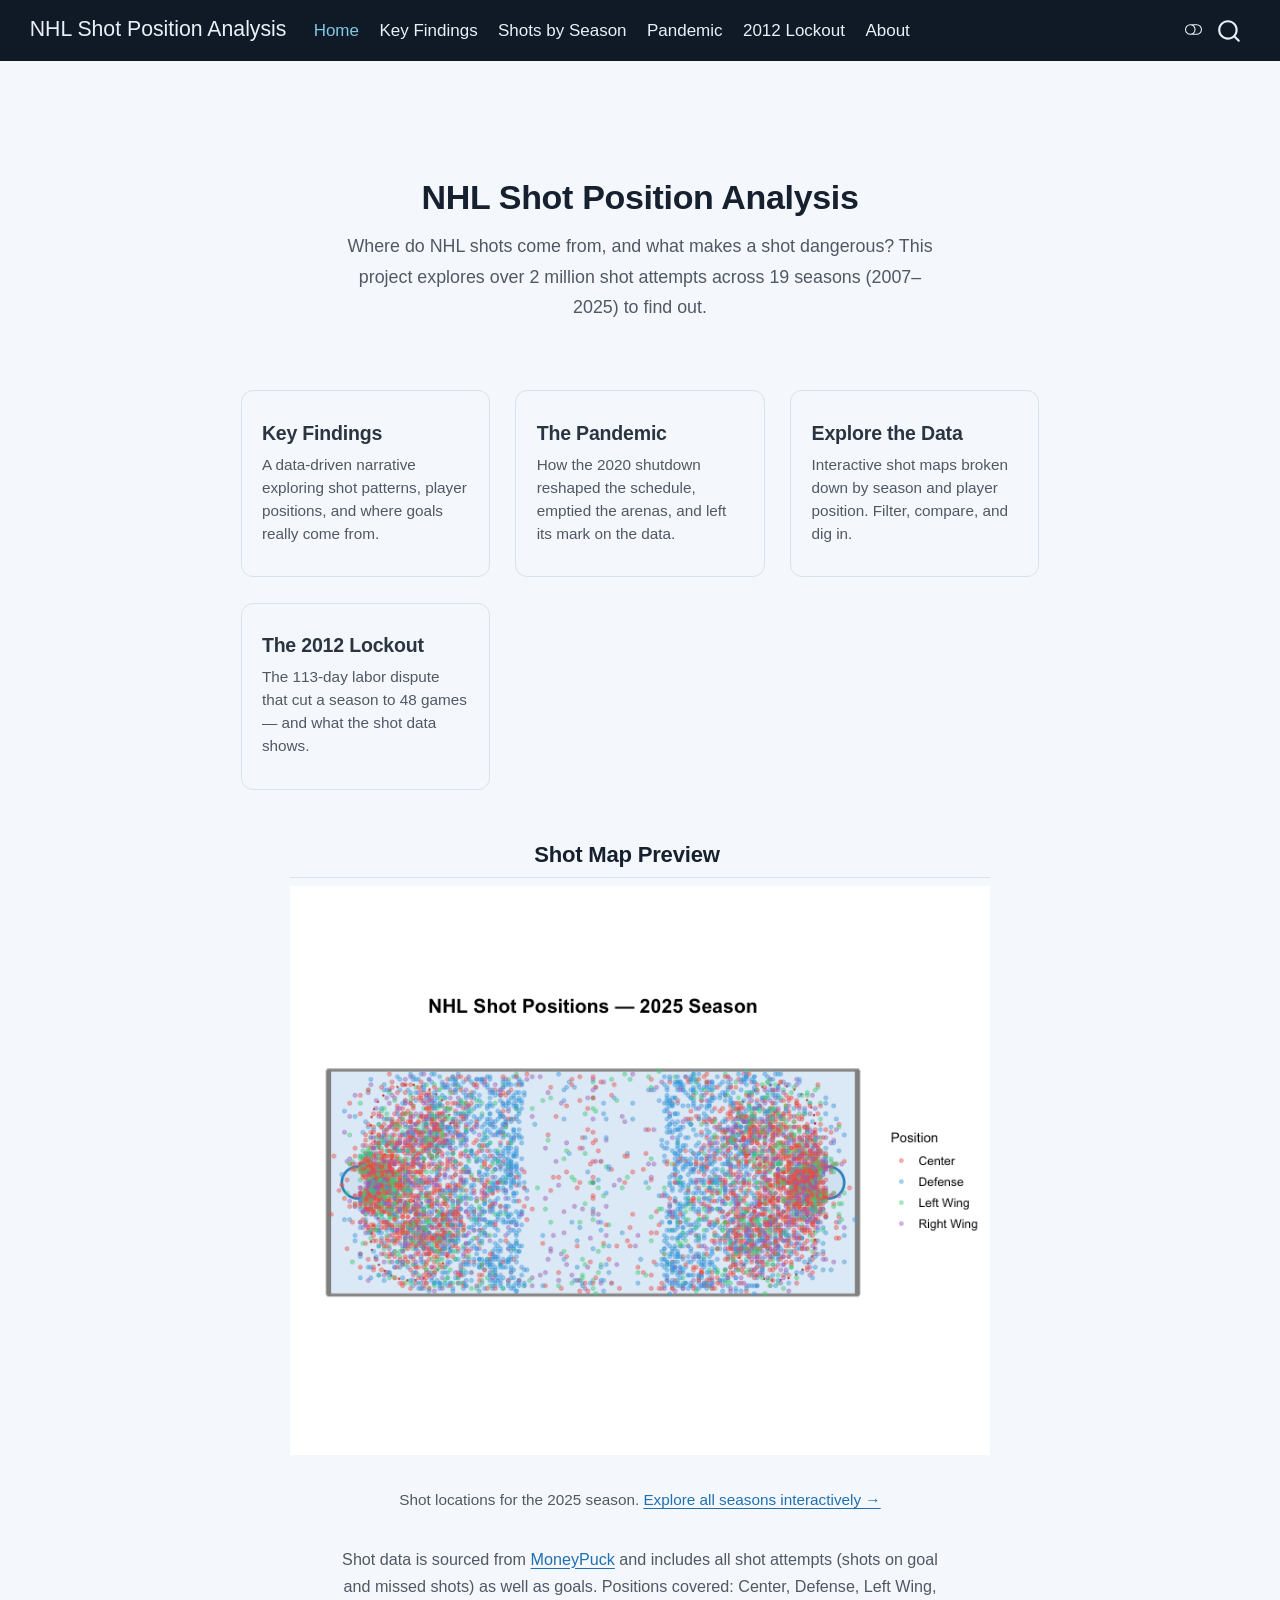
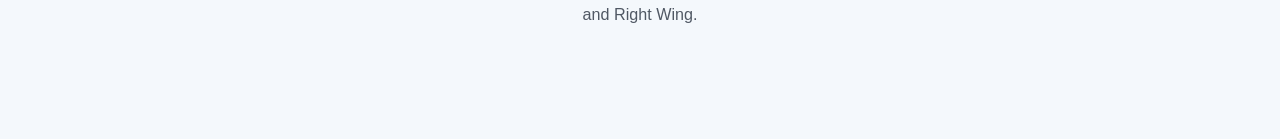
==== commit 978b0ab0: "Built site for gh-pages" ====
--- a/index.html
+++ b/index.html
@@ -6,7 +6,6 @@
 
 <meta name="viewport" content="width=device-width, initial-scale=1.0, user-scalable=yes">
 
-<meta name="author" content="Andrew Lucas">
 
 <title>NHL Shot Position Analysis</title>
 <style>
@@ -83,7 +82,7 @@
 <link rel="stylesheet" href="styles.css">
 </head>
 
-<body class="nav-fixed quarto-light"><script id="quarto-html-before-body" type="application/javascript">
+<body class="nav-fixed fullcontent quarto-light"><script id="quarto-html-before-body" type="application/javascript">
     const toggleBodyColorMode = (bsSheetEl) => {
       const mode = bsSheetEl.getAttribute("data-mode");
       const bodyEl = window.document.querySelector("body");
@@ -276,16 +275,16 @@
 <span class="menu-text">Home</span></a>
   </li>  
   <li class="nav-item">
-    <a class="nav-link" href="./story.html"> 
-<span class="menu-text">Story</span></a>
+    <a class="nav-link" href="./findings.html"> 
+<span class="menu-text">Key Findings</span></a>
+  </li>  
+  <li class="nav-item">
+    <a class="nav-link" href="./exploration.html"> 
+<span class="menu-text">Shots by Season</span></a>
   </li>  
   <li class="nav-item">
     <a class="nav-link" href="./pandemic.html"> 
 <span class="menu-text">Pandemic</span></a>
-  </li>  
-  <li class="nav-item">
-    <a class="nav-link" href="./exploration.html"> 
-<span class="menu-text">Exploration</span></a>
   </li>  
   <li class="nav-item">
     <a class="nav-link" href="./lockout.html"> 
@@ -307,49 +306,25 @@
 <div id="quarto-content" class="quarto-container page-columns page-rows-contents page-layout-article page-navbar">
 <!-- sidebar -->
 <!-- margin-sidebar -->
-    <div id="quarto-margin-sidebar" class="sidebar margin-sidebar zindex-bottom">
-        
-    </div>
+    
 <!-- main -->
-<main class="content" id="quarto-document-content">
-
-
-<header id="title-block-header" class="quarto-title-block default">
-<div class="quarto-title">
-<h1 class="title">NHL Shot Position Analysis</h1>
-</div>
-
-
-
-<div class="quarto-title-meta">
-
-    <div>
-    <div class="quarto-title-meta-heading">Author</div>
-    <div class="quarto-title-meta-contents">
-             <p>Andrew Lucas </p>
-          </div>
-  </div>
-    
-  
-    
-  </div>
-  
-
-
-</header>
-
-
-<div class="welcome">
+<main class="content" id="quarto-document-content"><header id="title-block-header" class="quarto-title-block"></header>
+
+
+
+
+
+<section class="welcome">
 <h1>NHL Shot Position Analysis</h1>
 <p>
   Where do NHL shots come from, and what makes a shot dangerous?
   This project explores over 2 million shot attempts across 19 seasons (2007–2025)
   to find out.
 </p>
-</div>
+</section>
 <div class="nav-cards">
-  <a href="./story.html" class="nav-card">
-    <h3 class="anchored">The Story</h3>
+  <a href="./findings.html" class="nav-card">
+    <h3 class="anchored">Key Findings</h3>
     <p>A data-driven narrative exploring shot patterns, player positions, and where goals really come from.</p>
   </a>
   <a href="./pandemic.html" class="nav-card">
@@ -384,7 +359,7 @@
 <div class="source-note">
   <p>
     Shot data is sourced from <a href="https://moneypuck.com">MoneyPuck</a> and includes
-    all shot attempts (shots on goal, missed shots, blocked shots) as well as goals.
+    all shot attempts (shots on goal and missed shots) as well as goals.
     Positions covered: Center, Defense, Left Wing, and Right Wing.
   </p>
 </div>
@@ -478,7 +453,7 @@
     }
       var localhostRegex = new RegExp(/^(?:http|https):\/\/localhost\:?[0-9]*\//);
       var mailtoRegex = new RegExp(/^mailto:/);
-        var filterRegex = new RegExp('/' + window.location.host + '/');
+        var filterRegex = new RegExp("https:\/\/SaladClimbing\.github\.io\/NHL-Shot-Analysis-Project\/");
       var isInternal = (href) => {
           return filterRegex.test(href) || localhostRegex.test(href) || mailtoRegex.test(href);
       }
--- a/styles.css
+++ b/styles.css
@@ -181,3 +181,8 @@
 html {
   scroll-behavior: smooth;
 }
+
+/* Quarto injects an empty title-block header when a page has no title */
+#title-block-header:empty {
+  display: none;
+}
